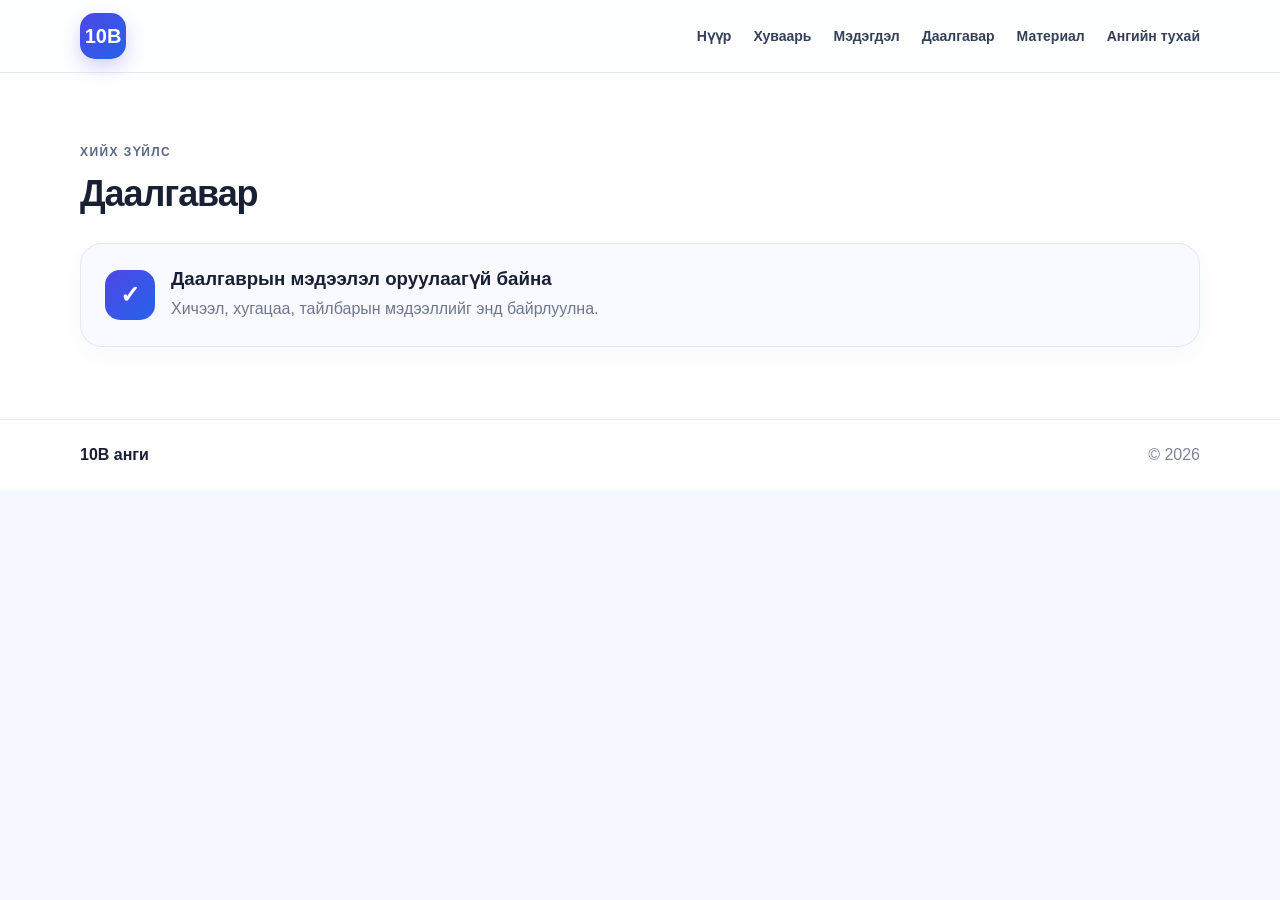
==== homework.html @ 74983bcd "Add separate homework page" ====
<!DOCTYPE html>
<html lang="mn">
<head><meta charset="UTF-8"><meta name="viewport" content="width=device-width, initial-scale=1.0"><title>10В анги — Даалгавар</title><link rel="stylesheet" href="style.css"><link rel="stylesheet" href="theme.css"></head>
<body>
<header class="site-header"><div class="container nav-wrap"><a class="brand" href="index.html">10В</a><button class="menu-btn" id="menuBtn" type="button" aria-label="Цэс нээх" aria-expanded="false">☰</button><nav class="nav" id="nav"><a href="index.html">Нүүр</a><a href="schedule.html">Хуваарь</a><a href="notice.html">Мэдэгдэл</a><a class="active-link" href="homework.html">Даалгавар</a><a href="resources.html">Материал</a><a href="about.html">Ангийн тухай</a></nav></div></header>
<main><section class="section alt"><div class="container"><div class="section-head"><div><p class="eyebrow">Хийх зүйлс</p><h2>Даалгавар</h2></div></div><div class="empty-state"><div class="empty-icon">✓</div><div><h3>Даалгаврын мэдээлэл оруулаагүй байна</h3><p>Хичээл, хугацаа, тайлбарын мэдээллийг энд байрлуулна.</p></div></div></div></section></main>
<footer><div class="container footer-row"><strong>10В анги</strong><span>© <span id="year"></span></span></div></footer><script src="script.js"></script>
</body></html>
---- style.css ----
*{box-sizing:border-box}html{scroll-behavior:smooth}body{margin:0;font-family:Inter,Arial,sans-serif;background:#f6f8ff;color:#182033}.container{width:min(1120px,calc(100% - 32px));margin:auto}.site-header{position:sticky;top:0;z-index:20;background:rgba(255,255,255,.9);backdrop-filter:blur(16px);border-bottom:1px solid #e5e9f5}.nav-wrap{height:72px;display:flex;align-items:center;justify-content:space-between}.brand{width:46px;height:46px;border-radius:15px;background:linear-gradient(135deg,#4f46e5,#2563eb);color:#fff;display:grid;place-items:center;text-decoration:none;font-weight:900;font-size:20px;box-shadow:0 8px 20px rgba(79,70,229,.25)}.nav{display:flex;gap:22px;align-items:center}.nav a{color:#34405a;text-decoration:none;font-weight:750;font-size:14px}.nav a:hover{color:#4f46e5}.menu-btn{display:none;border:1px solid #dfe4f1;background:#fff;color:#28324a;border-radius:12px;width:44px;height:44px;font-size:22px}.hero{padding:84px 0 54px;background:radial-gradient(circle at 85% 20%,rgba(99,102,241,.18),transparent 28%),radial-gradient(circle at 10% 5%,rgba(14,165,233,.14),transparent 26%),linear-gradient(180deg,#fff 0%,#f6f8ff 100%)}.hero-grid{display:grid;grid-template-columns:1.4fr .8fr;gap:42px;align-items:center}.eyebrow{text-transform:uppercase;letter-spacing:.12em;font-size:12px;font-weight:900;color:#596784;margin:0 0 14px}.hero h1{font-size:clamp(44px,7vw,78px);line-height:.95;margin:0 0 24px;letter-spacing:-.045em;color:#151c2e}.hero-text{max-width:640px;font-size:18px;line-height:1.7;color:#65708a}.hero-actions{display:flex;gap:12px;flex-wrap:wrap;margin-top:28px}.btn{padding:14px 18px;border-radius:14px;text-decoration:none;font-weight:800}.primary{background:linear-gradient(135deg,#4f46e5,#2563eb);color:#fff;box-shadow:0 10px 24px rgba(79,70,229,.22)}.secondary{background:#fff;color:#34405a;border:1px solid #dfe4f1}.hero-card{background:linear-gradient(145deg,#4338ca,#2563eb 58%,#0ea5e9);color:#fff;border-radius:28px;padding:34px;min-height:270px;display:flex;flex-direction:column;justify-content:flex-end;box-shadow:0 24px 60px rgba(37,99,235,.24)}.card-label{opacity:.75;font-size:13px;font-weight:800;margin-bottom:8px}.hero-card strong{font-size:34px}.hero-card>span:last-of-type{margin-top:8px;font-size:17px;opacity:.85}.hero-card-divider{height:1px;background:rgba(255,255,255,.22);margin:22px 0 16px}.hero-card small{font-size:14px;line-height:1.5;opacity:.85}.section{padding:72px 0}.alt{background:#fff}.section-head{display:flex;align-items:end;justify-content:space-between;gap:20px;margin-bottom:28px}.section h2{font-size:36px;margin:0;letter-spacing:-.03em;color:#182033}.pill{background:#e8edff;color:#4338ca;border-radius:999px;padding:9px 12px;font-size:13px;font-weight:800}.dashboard-grid{display:grid;grid-template-columns:repeat(4,1fr);gap:14px}.dashboard-card{background:#fff;border:1px solid #e4e8f4;border-radius:22px;padding:20px;text-decoration:none;color:#182033;display:flex;gap:16px;align-items:center;transition:.2s ease;box-shadow:0 8px 24px rgba(55,65,81,.04)}.dashboard-card:hover{transform:translateY(-4px);box-shadow:0 16px 36px rgba(55,65,81,.11)}.dashboard-card:nth-child(1) .dashboard-icon{background:linear-gradient(135deg,#4f46e5,#6366f1)}.dashboard-card:nth-child(2) .dashboard-icon{background:linear-gradient(135deg,#ea580c,#f59e0b)}.dashboard-card:nth-child(3) .dashboard-icon{background:linear-gradient(135deg,#059669,#10b981)}.dashboard-card:nth-child(4) .dashboard-icon{background:linear-gradient(135deg,#7c3aed,#a855f7)}.dashboard-icon{width:48px;height:48px;border-radius:15px;color:#fff;display:grid;place-items:center;font-size:12px;font-weight:900;flex:0 0 auto}.dashboard-label{display:block;color:#7a849b;font-size:12px;font-weight:800;margin-bottom:5px}.dashboard-card strong{font-size:17px}.today-list,.lesson-list{display:grid;gap:12px}.today-list .lesson{background:#f8faff;border:1px solid #e2e7f5}.today-list .lesson-no{background:linear-gradient(135deg,#4f46e5,#2563eb)}.lesson{display:grid;grid-template-columns:56px 1fr auto;gap:16px;align-items:center;border-radius:18px;padding:16px 18px}.lesson-no{width:44px;height:44px;border-radius:13px;color:#fff;display:grid;place-items:center;font-weight:900}.lesson-name{font-weight:850;font-size:17px}.lesson-meta{font-size:13px;color:#7b859b}.empty-state{background:#fff;border:1px solid #e3e7f2;border-radius:22px;padding:24px;display:flex;gap:16px;align-items:center;box-shadow:0 8px 24px rgba(55,65,81,.04)}.alt .empty-state{background:#f8faff}.empty-icon{width:50px;height:50px;border-radius:15px;background:linear-gradient(135deg,#4f46e5,#2563eb);color:#fff;display:grid;place-items:center;font-size:24px;font-weight:900;flex:0 0 auto}.empty-state h3{margin:0 0 6px}.empty-state p{margin:0;color:#6d778d;line-height:1.6}.resource-grid{display:grid;grid-template-columns:repeat(3,1fr);gap:14px}.resource-card{background:#fff;border:1px solid #e3e7f2;border-radius:22px;padding:24px;box-shadow:0 8px 24px rgba(55,65,81,.04)}.resource-card:nth-child(1)>span{background:#ef4444}.resource-card:nth-child(2)>span{background:#2563eb}.resource-card:nth-child(3)>span{background:#7c3aed}.resource-card>span{display:inline-block;color:#fff;border-radius:999px;padding:7px 9px;font-size:11px;font-weight:900;letter-spacing:.08em}.resource-card h3{font-size:20px;margin:18px 0 8px}.resource-card p{margin:0;color:#6d778d;line-height:1.65}.about-card{background:linear-gradient(135deg,#312e81,#4338ca 45%,#2563eb);color:#fff;border-radius:30px;padding:38px;display:grid;grid-template-columns:1fr auto;gap:30px;align-items:center;box-shadow:0 20px 50px rgba(67,56,202,.22)}.about-card h2{color:#fff}.about-card .eyebrow{color:#c7d2fe}.about-card p:last-child{color:#e0e7ff;line-height:1.7;max-width:720px}.about-mark{width:130px;height:130px;border-radius:30px;background:rgba(255,255,255,.95);color:#4338ca;display:grid;place-items:center;font-size:40px;font-weight:950}

/* ЗӨВХӨН ХИЧЭЭЛИЙН ХУВААРЬ — ХАР / ЦАГААН */
#schedule{background:#fff;color:#111}#schedule .eyebrow{color:#666}#schedule h2,#schedule h3{color:#111}.day-tabs{display:flex;gap:10px;overflow-x:auto;padding-bottom:10px}.day-tab{border:1px solid #d8d8d8;background:#fff;color:#111;border-radius:999px;padding:11px 16px;font-weight:800;white-space:nowrap;cursor:pointer}.day-tab.active{background:#111;color:#fff;border-color:#111}.schedule-card{margin-top:16px;background:#fff;border:2px solid #111;border-radius:24px;padding:22px;box-shadow:none}.schedule-title-row{display:flex;justify-content:space-between;align-items:center;margin-bottom:18px}.schedule-title-row h3{margin:0;font-size:24px}.schedule-title-row span{color:#666;font-weight:700}#schedule .lesson{background:#fff;border:1px solid #d8d8d8}#schedule .lesson-no{background:#111;color:#fff}#schedule .lesson-name{color:#111}#schedule .lesson-meta{color:#666}

footer{border-top:1px solid #e4e8f4;background:#fff;padding:26px 0}.footer-row{display:flex;justify-content:space-between;color:#7a849b}.footer-row strong{color:#182033}@media(max-width:900px){.dashboard-grid{grid-template-columns:repeat(2,1fr)}.resource-grid{grid-template-columns:1fr 1fr}.nav{gap:14px}.nav a{font-size:13px}}@media(max-width:760px){.container{width:min(100% - 22px,1120px)}.nav-wrap{height:64px}.menu-btn{display:block}.nav{display:none;position:absolute;left:11px;right:11px;top:70px;background:#fff;border:1px solid #dfe4f1;border-radius:18px;padding:10px;box-shadow:0 16px 40px rgba(0,0,0,.1);flex-direction:column;gap:0;align-items:stretch}.nav.open{display:flex}.nav a{padding:13px 12px;border-radius:12px;font-size:14px}.nav a:hover{background:#f1f4ff}.hero{padding:54px 0 34px}.hero-grid{grid-template-columns:1fr}.hero h1{font-size:52px}.hero-card{min-height:210px;padding:24px}.section{padding:52px 0}.section h2{font-size:30px}.section-head{align-items:flex-start}.dashboard-grid{grid-template-columns:1fr}.resource-grid{grid-template-columns:1fr}.lesson{grid-template-columns:50px 1fr;padding:14px}.lesson-meta{grid-column:2}.schedule-card{padding:16px}.about-card{grid-template-columns:1fr;padding:26px}.about-mark{width:90px;height:90px;border-radius:22px;font-size:28px}.footer-row{font-size:14px}}
---- theme.css ----
/* Screen: schedule stays colorful like the rest of the site */
#schedule{
  background:linear-gradient(180deg,#f8faff 0%,#eef3ff 100%);
  color:#182033;
}

#schedule .eyebrow{color:#596784}
#schedule h2,#schedule h3{color:#182033}

#schedule .day-tab{
  border:1px solid #dbe3f3;
  background:#fff;
  color:#34405a;
  box-shadow:0 6px 18px rgba(55,65,81,.05);
}

#schedule .day-tab.active{
  background:linear-gradient(135deg,#4f46e5,#2563eb);
  color:#fff;
  border-color:transparent;
}

#schedule .schedule-card{
  background:#fff;
  border:1px solid #e1e7f4;
  box-shadow:0 16px 40px rgba(55,65,81,.08);
}

#schedule .schedule-title-row span{color:#7b859b}

#schedule .lesson{
  background:#f8faff;
  border:1px solid #e2e7f5;
}

#schedule .lesson-no{
  background:linear-gradient(135deg,#4f46e5,#2563eb);
  color:#fff;
}

#schedule .lesson-name{color:#182033}
#schedule .lesson-meta{color:#7b859b}

/* PDF / Print only: black and white */
@media print{
  *{
    -webkit-print-color-adjust:economy !important;
    print-color-adjust:economy !important;
  }

  body,
  #schedule,
  #schedule .schedule-card,
  #schedule .lesson,
  #schedule .day-tab{
    background:#fff !important;
    color:#000 !important;
    box-shadow:none !important;
  }

  #schedule .schedule-card,
  #schedule .lesson,
  #schedule .day-tab{
    border-color:#000 !important;
  }

  #schedule .day-tab.active,
  #schedule .lesson-no{
    background:#000 !important;
    color:#fff !important;
    border-color:#000 !important;
  }

  #schedule h2,
  #schedule h3,
  #schedule .lesson-name,
  #schedule .lesson-meta,
  #schedule .schedule-title-row span,
  #schedule .eyebrow{
    color:#000 !important;
  }
}
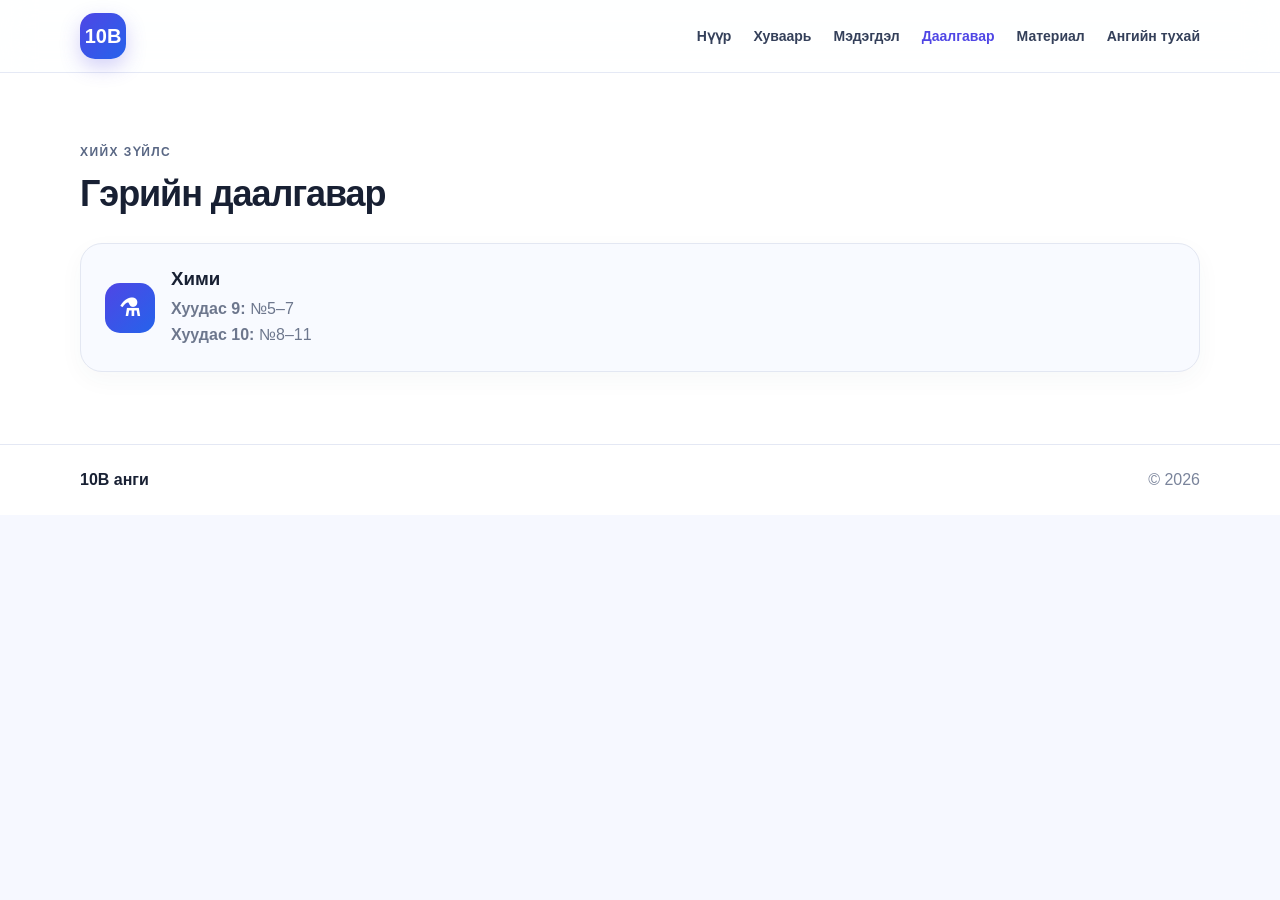
==== commit 0f2956a0: "Add chemistry homework for pages 9-10" ====
--- a/homework.html
+++ b/homework.html
@@ -1,8 +1,56 @@
 <!DOCTYPE html>
 <html lang="mn">
-<head><meta charset="UTF-8"><meta name="viewport" content="width=device-width, initial-scale=1.0"><title>10В анги — Даалгавар</title><link rel="stylesheet" href="style.css"><link rel="stylesheet" href="theme.css"></head>
+<head>
+  <meta charset="UTF-8">
+  <meta name="viewport" content="width=device-width, initial-scale=1.0">
+  <title>10В анги — Даалгавар</title>
+  <link rel="stylesheet" href="style.css">
+  <link rel="stylesheet" href="theme.css">
+</head>
 <body>
-<header class="site-header"><div class="container nav-wrap"><a class="brand" href="index.html">10В</a><button class="menu-btn" id="menuBtn" type="button" aria-label="Цэс нээх" aria-expanded="false">☰</button><nav class="nav" id="nav"><a href="index.html">Нүүр</a><a href="schedule.html">Хуваарь</a><a href="notice.html">Мэдэгдэл</a><a class="active-link" href="homework.html">Даалгавар</a><a href="resources.html">Материал</a><a href="about.html">Ангийн тухай</a></nav></div></header>
-<main><section class="section alt"><div class="container"><div class="section-head"><div><p class="eyebrow">Хийх зүйлс</p><h2>Даалгавар</h2></div></div><div class="empty-state"><div class="empty-icon">✓</div><div><h3>Даалгаврын мэдээлэл оруулаагүй байна</h3><p>Хичээл, хугацаа, тайлбарын мэдээллийг энд байрлуулна.</p></div></div></div></section></main>
-<footer><div class="container footer-row"><strong>10В анги</strong><span>© <span id="year"></span></span></div></footer><script src="script.js"></script>
-</body></html>+<header class="site-header">
+  <div class="container nav-wrap">
+    <a class="brand" href="index.html">10В</a>
+    <button class="menu-btn" id="menuBtn" type="button" aria-label="Цэс нээх" aria-expanded="false">☰</button>
+    <nav class="nav" id="nav">
+      <a href="index.html">Нүүр</a>
+      <a href="schedule.html">Хуваарь</a>
+      <a href="notice.html">Мэдэгдэл</a>
+      <a class="active-link" href="homework.html">Даалгавар</a>
+      <a href="resources.html">Материал</a>
+      <a href="about.html">Ангийн тухай</a>
+    </nav>
+  </div>
+</header>
+
+<main>
+  <section class="section alt">
+    <div class="container">
+      <div class="section-head">
+        <div>
+          <p class="eyebrow">Хийх зүйлс</p>
+          <h2>Гэрийн даалгавар</h2>
+        </div>
+      </div>
+
+      <div class="empty-state">
+        <div class="empty-icon">⚗</div>
+        <div>
+          <h3>Хими</h3>
+          <p><strong>Хуудас 9:</strong> №5–7</p>
+          <p><strong>Хуудас 10:</strong> №8–11</p>
+        </div>
+      </div>
+    </div>
+  </section>
+</main>
+
+<footer>
+  <div class="container footer-row">
+    <strong>10В анги</strong>
+    <span>© <span id="year"></span></span>
+  </div>
+</footer>
+<script src="script.js"></script>
+</body>
+</html>
--- a/theme.css
+++ b/theme.css
@@ -1,82 +1,31 @@
-/* Screen: schedule stays colorful like the rest of the site */
+/* Screen: schedule is colorful */
 #schedule{
   background:linear-gradient(180deg,#f8faff 0%,#eef3ff 100%);
   color:#182033;
+  min-height:calc(100vh - 150px);
 }
-
 #schedule .eyebrow{color:#596784}
 #schedule h2,#schedule h3{color:#182033}
-
-#schedule .day-tab{
-  border:1px solid #dbe3f3;
-  background:#fff;
-  color:#34405a;
-  box-shadow:0 6px 18px rgba(55,65,81,.05);
-}
-
-#schedule .day-tab.active{
-  background:linear-gradient(135deg,#4f46e5,#2563eb);
-  color:#fff;
-  border-color:transparent;
-}
-
-#schedule .schedule-card{
-  background:#fff;
-  border:1px solid #e1e7f4;
-  box-shadow:0 16px 40px rgba(55,65,81,.08);
-}
-
+#schedule .day-tab{border:1px solid #dbe3f3;background:#fff;color:#34405a;box-shadow:0 6px 18px rgba(55,65,81,.05)}
+#schedule .day-tab.active{background:linear-gradient(135deg,#4f46e5,#2563eb);color:#fff;border-color:transparent}
+#schedule .schedule-card{background:#fff;border:1px solid #e1e7f4;box-shadow:0 16px 40px rgba(55,65,81,.08)}
 #schedule .schedule-title-row span{color:#7b859b}
-
-#schedule .lesson{
-  background:#f8faff;
-  border:1px solid #e2e7f5;
-}
-
-#schedule .lesson-no{
-  background:linear-gradient(135deg,#4f46e5,#2563eb);
-  color:#fff;
-}
-
+#schedule .lesson{background:#f8faff;border:1px solid #e2e7f5}
+#schedule .lesson-no{background:linear-gradient(135deg,#4f46e5,#2563eb);color:#fff}
 #schedule .lesson-name{color:#182033}
 #schedule .lesson-meta{color:#7b859b}
+.nav .active-link{color:#4f46e5;font-weight:900}
 
-/* PDF / Print only: black and white */
+/* PDF / Print: only schedule, black and white */
 @media print{
-  *{
-    -webkit-print-color-adjust:economy !important;
-    print-color-adjust:economy !important;
-  }
-
-  body,
-  #schedule,
-  #schedule .schedule-card,
-  #schedule .lesson,
-  #schedule .day-tab{
-    background:#fff !important;
-    color:#000 !important;
-    box-shadow:none !important;
-  }
-
-  #schedule .schedule-card,
-  #schedule .lesson,
-  #schedule .day-tab{
-    border-color:#000 !important;
-  }
-
-  #schedule .day-tab.active,
-  #schedule .lesson-no{
-    background:#000 !important;
-    color:#fff !important;
-    border-color:#000 !important;
-  }
-
-  #schedule h2,
-  #schedule h3,
-  #schedule .lesson-name,
-  #schedule .lesson-meta,
-  #schedule .schedule-title-row span,
-  #schedule .eyebrow{
-    color:#000 !important;
-  }
+  @page{size:A4;margin:14mm}
+  .site-header,footer,.print-btn{display:none!important}
+  body{background:#fff!important;color:#000!important}
+  #schedule{padding:0!important;background:#fff!important;color:#000!important}
+  #schedule .container{width:100%!important;max-width:none!important}
+  #schedule .day-tabs{display:none!important}
+  #schedule .schedule-card,#schedule .lesson{background:#fff!important;color:#000!important;box-shadow:none!important;border-color:#000!important}
+  #schedule .schedule-card{border:2px solid #000!important}
+  #schedule .lesson-no{background:#000!important;color:#fff!important}
+  #schedule h2,#schedule h3,#schedule .lesson-name,#schedule .lesson-meta,#schedule .schedule-title-row span,#schedule .eyebrow{color:#000!important}
 }
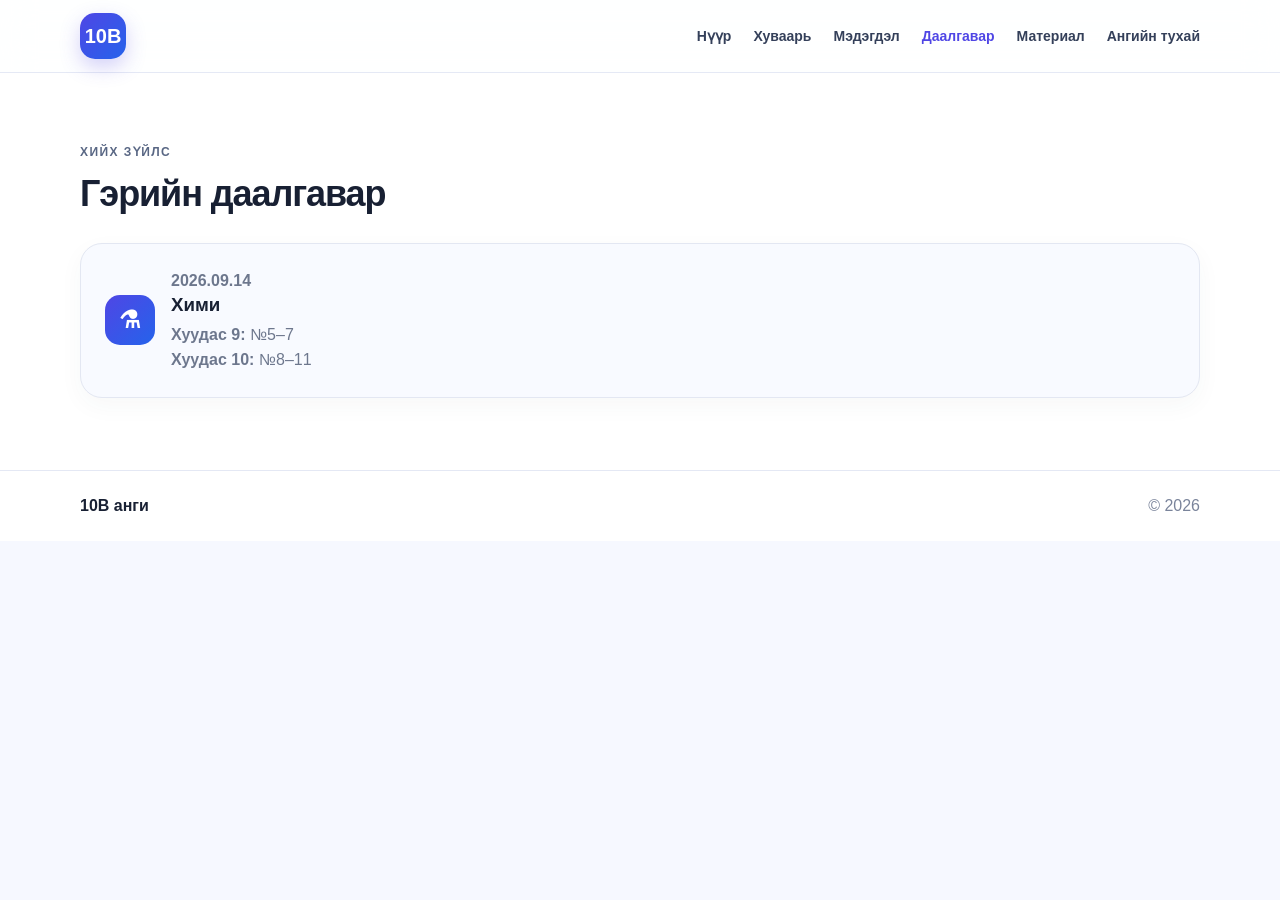
==== commit 540bfb16: "Mark chemistry homework as Sep 14" ====
--- a/homework.html
+++ b/homework.html
@@ -36,6 +36,7 @@
       <div class="empty-state">
         <div class="empty-icon">⚗</div>
         <div>
+          <p><strong>2026.09.14</strong></p>
           <h3>Хими</h3>
           <p><strong>Хуудас 9:</strong> №5–7</p>
           <p><strong>Хуудас 10:</strong> №8–11</p>
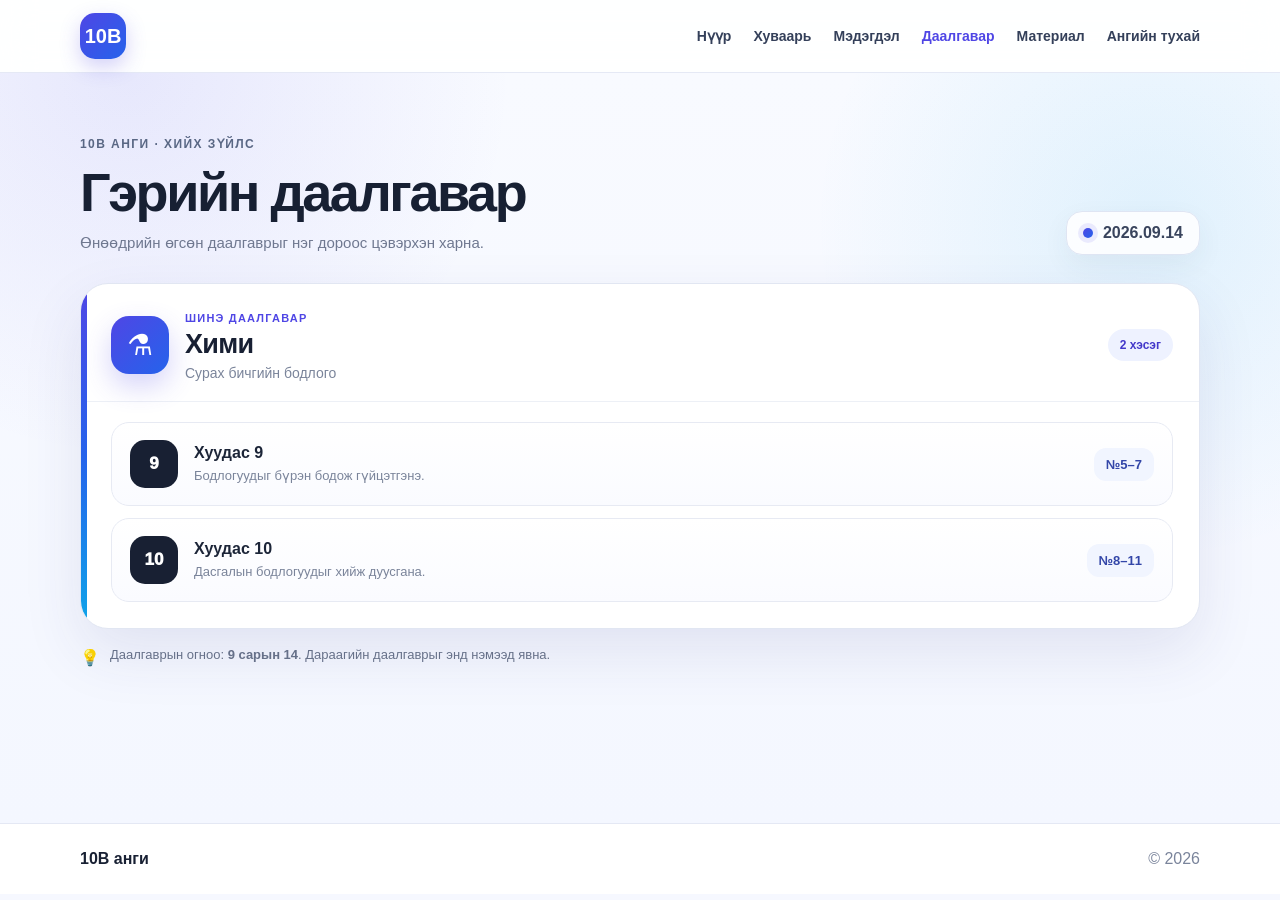
==== commit 6d246f42: "Redesign homework page for Sep 14 chemistry assignment" ====
--- a/homework.html
+++ b/homework.html
@@ -6,6 +6,221 @@
   <title>10В анги — Даалгавар</title>
   <link rel="stylesheet" href="style.css">
   <link rel="stylesheet" href="theme.css">
+  <style>
+    .homework-page{
+      min-height:calc(100vh - 150px);
+      padding:64px 0 78px;
+      background:
+        radial-gradient(circle at 10% 0%,rgba(79,70,229,.10),transparent 28%),
+        radial-gradient(circle at 90% 20%,rgba(14,165,233,.10),transparent 26%),
+        linear-gradient(180deg,#f8faff 0%,#f4f7ff 100%);
+    }
+
+    .homework-hero{
+      display:flex;
+      align-items:flex-end;
+      justify-content:space-between;
+      gap:24px;
+      margin-bottom:28px;
+    }
+
+    .homework-hero h1{
+      margin:6px 0 0;
+      font-size:clamp(34px,6vw,54px);
+      line-height:1;
+      letter-spacing:-.045em;
+      color:#172033;
+    }
+
+    .homework-subtitle{
+      margin:12px 0 0;
+      color:#6f7890;
+      font-size:15px;
+      line-height:1.6;
+    }
+
+    .date-chip{
+      flex:0 0 auto;
+      display:flex;
+      align-items:center;
+      gap:10px;
+      padding:12px 16px;
+      border:1px solid #dfe5f3;
+      border-radius:16px;
+      background:rgba(255,255,255,.88);
+      box-shadow:0 10px 28px rgba(55,65,81,.06);
+      color:#39445d;
+      font-weight:850;
+      white-space:nowrap;
+    }
+
+    .date-dot{
+      width:10px;
+      height:10px;
+      border-radius:50%;
+      background:linear-gradient(135deg,#4f46e5,#2563eb);
+      box-shadow:0 0 0 5px rgba(79,70,229,.10);
+    }
+
+    .homework-card{
+      position:relative;
+      overflow:hidden;
+      background:#fff;
+      border:1px solid #e1e6f2;
+      border-radius:28px;
+      box-shadow:0 24px 60px rgba(49,46,129,.10);
+    }
+
+    .homework-card::before{
+      content:"";
+      position:absolute;
+      inset:0 auto 0 0;
+      width:6px;
+      background:linear-gradient(180deg,#4f46e5,#2563eb,#0ea5e9);
+    }
+
+    .homework-card-top{
+      display:flex;
+      align-items:center;
+      gap:16px;
+      padding:24px 26px 20px 30px;
+      border-bottom:1px solid #edf0f6;
+    }
+
+    .subject-icon{
+      width:58px;
+      height:58px;
+      border-radius:18px;
+      display:grid;
+      place-items:center;
+      font-size:29px;
+      background:linear-gradient(135deg,#4f46e5,#2563eb);
+      color:#fff;
+      box-shadow:0 12px 28px rgba(79,70,229,.24);
+      flex:0 0 auto;
+    }
+
+    .subject-info{min-width:0;flex:1}
+    .subject-kicker{
+      display:inline-flex;
+      align-items:center;
+      gap:6px;
+      margin-bottom:5px;
+      font-size:11px;
+      font-weight:900;
+      letter-spacing:.11em;
+      text-transform:uppercase;
+      color:#4f46e5;
+    }
+
+    .subject-info h2{
+      margin:0;
+      color:#182033;
+      font-size:27px;
+      letter-spacing:-.025em;
+    }
+
+    .subject-info p{
+      margin:5px 0 0;
+      color:#7a849a;
+      font-size:14px;
+    }
+
+    .task-count{
+      border-radius:999px;
+      padding:9px 12px;
+      background:#eef2ff;
+      color:#4338ca;
+      font-size:12px;
+      font-weight:900;
+      white-space:nowrap;
+    }
+
+    .task-list{
+      display:grid;
+      gap:12px;
+      padding:20px 26px 26px 30px;
+    }
+
+    .task-row{
+      display:grid;
+      grid-template-columns:auto 1fr auto;
+      align-items:center;
+      gap:16px;
+      padding:17px 18px;
+      border:1px solid #e7eaf3;
+      border-radius:18px;
+      background:linear-gradient(180deg,#fff 0%,#fafbff 100%);
+      transition:transform .18s ease,box-shadow .18s ease,border-color .18s ease;
+    }
+
+    .task-row:hover{
+      transform:translateY(-2px);
+      border-color:#d9def0;
+      box-shadow:0 12px 28px rgba(55,65,81,.07);
+    }
+
+    .page-number{
+      width:48px;
+      height:48px;
+      border-radius:15px;
+      display:grid;
+      place-items:center;
+      background:#182033;
+      color:#fff;
+      font-weight:950;
+      font-size:17px;
+    }
+
+    .task-main strong{
+      display:block;
+      color:#1c2538;
+      font-size:16px;
+      margin-bottom:4px;
+    }
+
+    .task-main span{
+      color:#7a849a;
+      font-size:13px;
+    }
+
+    .problem-badge{
+      padding:9px 12px;
+      border-radius:12px;
+      background:#f1f5ff;
+      color:#3346a8;
+      font-size:13px;
+      font-weight:900;
+      white-space:nowrap;
+    }
+
+    .homework-note{
+      display:flex;
+      align-items:flex-start;
+      gap:10px;
+      margin-top:16px;
+      color:#69748a;
+      font-size:13px;
+      line-height:1.6;
+    }
+
+    .homework-note span:first-child{font-size:16px}
+
+    @media(max-width:760px){
+      .homework-page{padding:42px 0 56px}
+      .homework-hero{align-items:flex-start;flex-direction:column;gap:16px}
+      .date-chip{padding:10px 13px;border-radius:14px}
+      .homework-card{border-radius:22px}
+      .homework-card-top{padding:20px 18px 18px 22px;align-items:flex-start}
+      .subject-icon{width:50px;height:50px;border-radius:15px;font-size:25px}
+      .subject-info h2{font-size:23px}
+      .task-count{display:none}
+      .task-list{padding:16px 18px 20px 22px}
+      .task-row{grid-template-columns:auto 1fr;gap:13px;padding:14px}
+      .page-number{width:44px;height:44px;border-radius:13px}
+      .problem-badge{grid-column:2;justify-self:start;margin-top:-4px}
+    }
+  </style>
 </head>
 <body>
 <header class="site-header">
@@ -23,27 +238,57 @@
   </div>
 </header>
 
-<main>
-  <section class="section alt">
-    <div class="container">
-      <div class="section-head">
-        <div>
-          <p class="eyebrow">Хийх зүйлс</p>
-          <h2>Гэрийн даалгавар</h2>
+<main class="homework-page">
+  <div class="container">
+    <section class="homework-hero">
+      <div>
+        <p class="eyebrow">10В АНГИ · ХИЙХ ЗҮЙЛС</p>
+        <h1>Гэрийн даалгавар</h1>
+        <p class="homework-subtitle">Өнөөдрийн өгсөн даалгаврыг нэг дороос цэвэрхэн харна.</p>
+      </div>
+      <div class="date-chip" aria-label="Даалгаврын огноо">
+        <span class="date-dot"></span>
+        <span>2026.09.14</span>
+      </div>
+    </section>
+
+    <section class="homework-card" aria-labelledby="chemistryTitle">
+      <div class="homework-card-top">
+        <div class="subject-icon">⚗</div>
+        <div class="subject-info">
+          <div class="subject-kicker">Шинэ даалгавар</div>
+          <h2 id="chemistryTitle">Хими</h2>
+          <p>Сурах бичгийн бодлого</p>
         </div>
+        <div class="task-count">2 хэсэг</div>
       </div>
 
-      <div class="empty-state">
-        <div class="empty-icon">⚗</div>
-        <div>
-          <p><strong>2026.09.14</strong></p>
-          <h3>Хими</h3>
-          <p><strong>Хуудас 9:</strong> №5–7</p>
-          <p><strong>Хуудас 10:</strong> №8–11</p>
-        </div>
+      <div class="task-list">
+        <article class="task-row">
+          <div class="page-number">9</div>
+          <div class="task-main">
+            <strong>Хуудас 9</strong>
+            <span>Бодлогуудыг бүрэн бодож гүйцэтгэнэ.</span>
+          </div>
+          <div class="problem-badge">№5–7</div>
+        </article>
+
+        <article class="task-row">
+          <div class="page-number">10</div>
+          <div class="task-main">
+            <strong>Хуудас 10</strong>
+            <span>Дасгалын бодлогуудыг хийж дуусгана.</span>
+          </div>
+          <div class="problem-badge">№8–11</div>
+        </article>
       </div>
+    </section>
+
+    <div class="homework-note">
+      <span>💡</span>
+      <span>Даалгаврын огноо: <strong>9 сарын 14</strong>. Дараагийн даалгаврыг энд нэмээд явна.</span>
     </div>
-  </section>
+  </div>
 </main>
 
 <footer>
